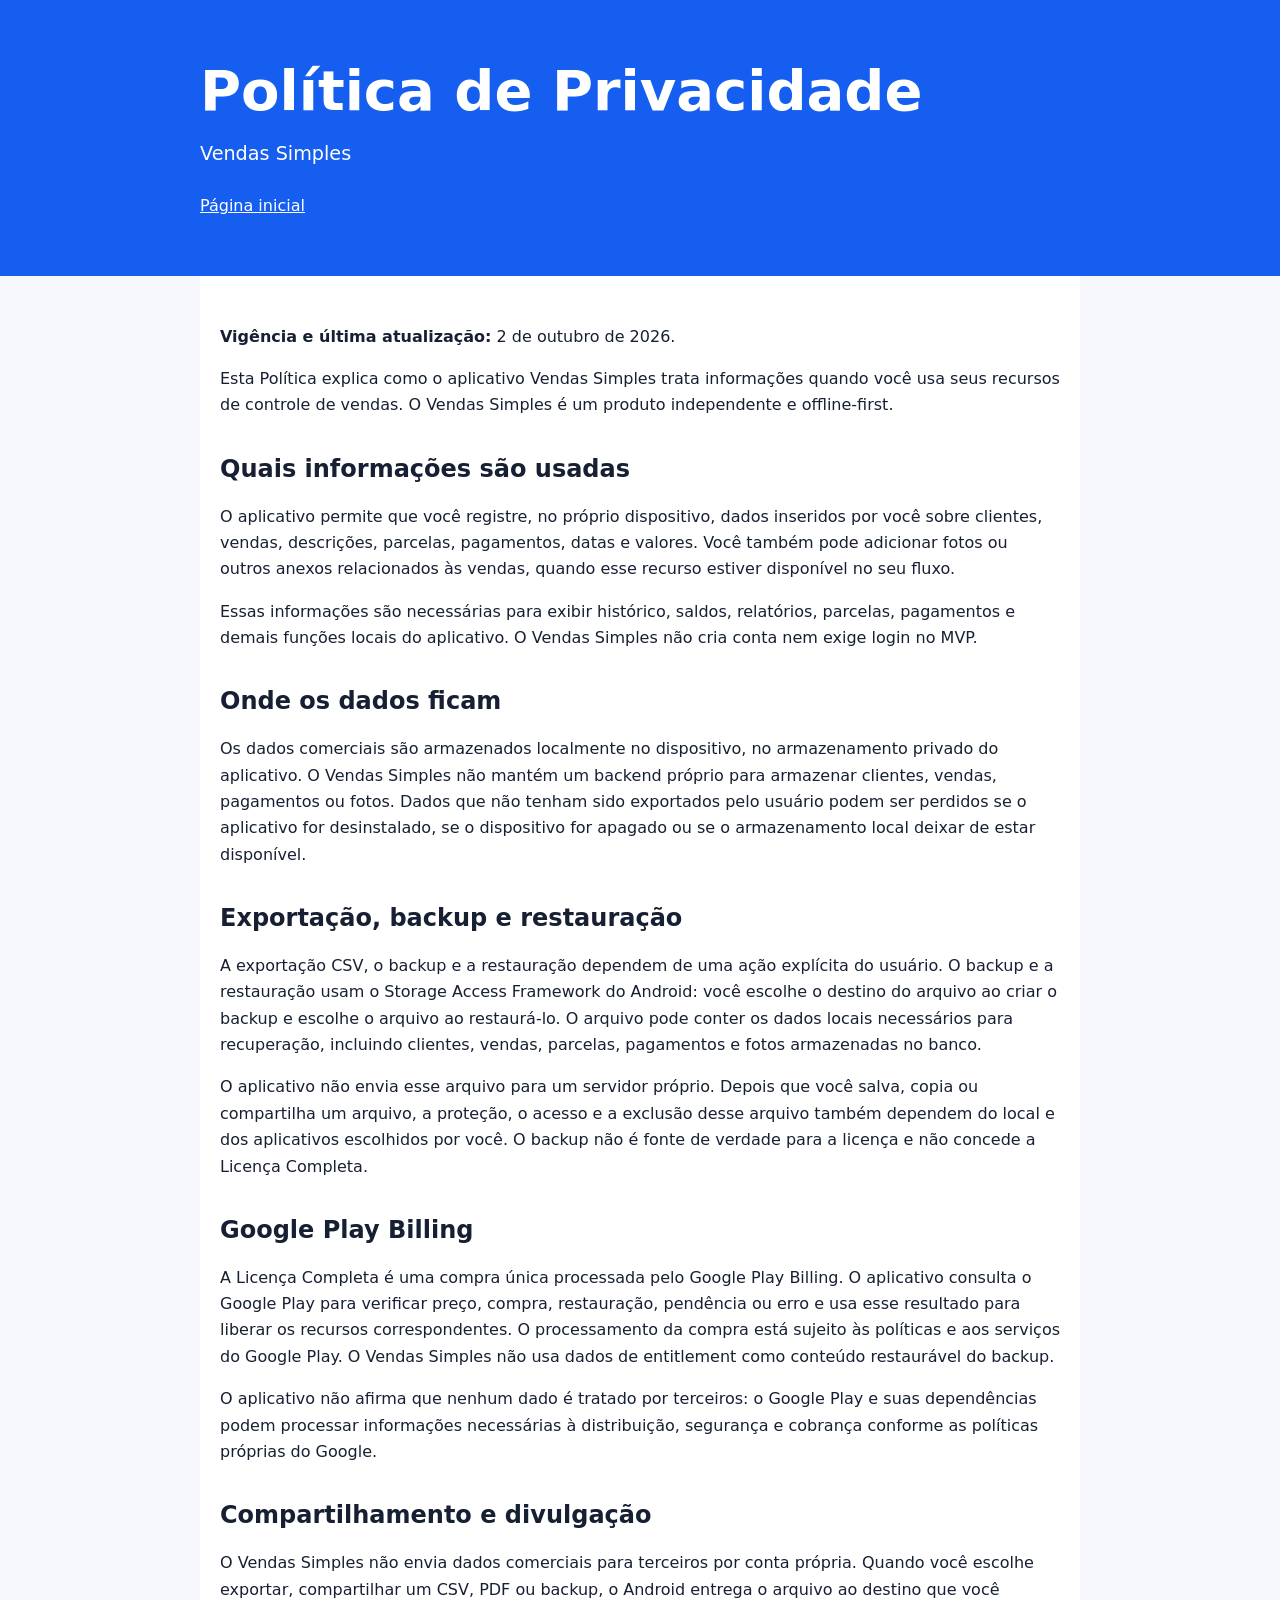
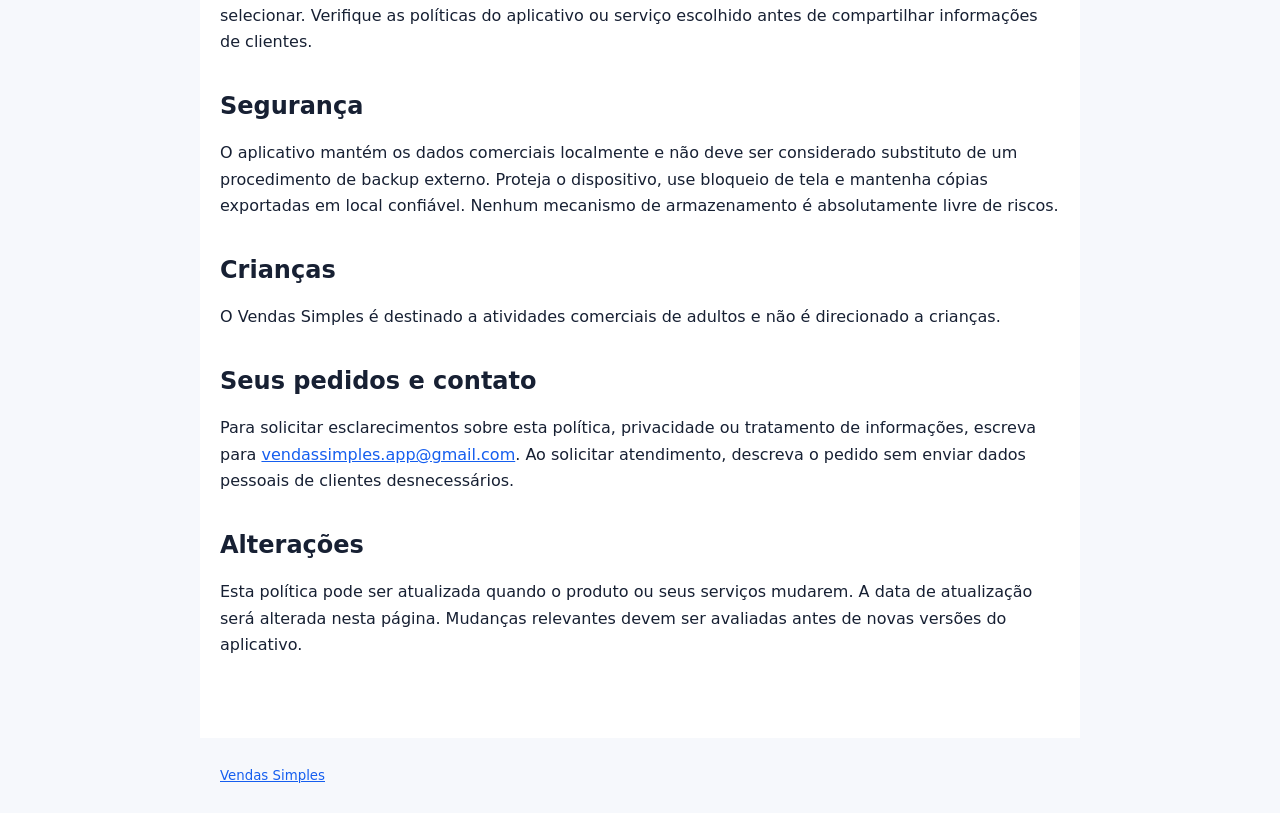
==== site/privacy/index.html @ 5b496bc2 "docs: adicionar site e politica de privacidade" ====
<!doctype html>
<html lang="pt-BR">
<head><meta charset="utf-8"><meta name="viewport" content="width=device-width, initial-scale=1"><title>Política de Privacidade — Vendas Simples</title><meta name="description" content="Política de Privacidade do aplicativo Vendas Simples."><link rel="stylesheet" href="../styles.css"></head>
<body><header><div><h1>Política de Privacidade</h1><p class="tagline">Vendas Simples</p><nav class="nav"><a href="../">Página inicial</a></nav></div></header><main>
<p><strong>Vigência e última atualização:</strong> 2 de outubro de 2026.</p>
<p>Esta Política explica como o aplicativo Vendas Simples trata informações quando você usa seus recursos de controle de vendas. O Vendas Simples é um produto independente e offline-first.</p>
<h2>Quais informações são usadas</h2>
<p>O aplicativo permite que você registre, no próprio dispositivo, dados inseridos por você sobre clientes, vendas, descrições, parcelas, pagamentos, datas e valores. Você também pode adicionar fotos ou outros anexos relacionados às vendas, quando esse recurso estiver disponível no seu fluxo.</p>
<p>Essas informações são necessárias para exibir histórico, saldos, relatórios, parcelas, pagamentos e demais funções locais do aplicativo. O Vendas Simples não cria conta nem exige login no MVP.</p>
<h2>Onde os dados ficam</h2>
<p>Os dados comerciais são armazenados localmente no dispositivo, no armazenamento privado do aplicativo. O Vendas Simples não mantém um backend próprio para armazenar clientes, vendas, pagamentos ou fotos. Dados que não tenham sido exportados pelo usuário podem ser perdidos se o aplicativo for desinstalado, se o dispositivo for apagado ou se o armazenamento local deixar de estar disponível.</p>
<h2>Exportação, backup e restauração</h2>
<p>A exportação CSV, o backup e a restauração dependem de uma ação explícita do usuário. O backup e a restauração usam o Storage Access Framework do Android: você escolhe o destino do arquivo ao criar o backup e escolhe o arquivo ao restaurá-lo. O arquivo pode conter os dados locais necessários para recuperação, incluindo clientes, vendas, parcelas, pagamentos e fotos armazenadas no banco.</p>
<p>O aplicativo não envia esse arquivo para um servidor próprio. Depois que você salva, copia ou compartilha um arquivo, a proteção, o acesso e a exclusão desse arquivo também dependem do local e dos aplicativos escolhidos por você. O backup não é fonte de verdade para a licença e não concede a Licença Completa.</p>
<h2>Google Play Billing</h2>
<p>A Licença Completa é uma compra única processada pelo Google Play Billing. O aplicativo consulta o Google Play para verificar preço, compra, restauração, pendência ou erro e usa esse resultado para liberar os recursos correspondentes. O processamento da compra está sujeito às políticas e aos serviços do Google Play. O Vendas Simples não usa dados de entitlement como conteúdo restaurável do backup.</p>
<p>O aplicativo não afirma que nenhum dado é tratado por terceiros: o Google Play e suas dependências podem processar informações necessárias à distribuição, segurança e cobrança conforme as políticas próprias do Google.</p>
<h2>Compartilhamento e divulgação</h2>
<p>O Vendas Simples não envia dados comerciais para terceiros por conta própria. Quando você escolhe exportar, compartilhar um CSV, PDF ou backup, o Android entrega o arquivo ao destino que você selecionar. Verifique as políticas do aplicativo ou serviço escolhido antes de compartilhar informações de clientes.</p>
<h2>Segurança</h2>
<p>O aplicativo mantém os dados comerciais localmente e não deve ser considerado substituto de um procedimento de backup externo. Proteja o dispositivo, use bloqueio de tela e mantenha cópias exportadas em local confiável. Nenhum mecanismo de armazenamento é absolutamente livre de riscos.</p>
<h2>Crianças</h2>
<p>O Vendas Simples é destinado a atividades comerciais de adultos e não é direcionado a crianças.</p>
<h2>Seus pedidos e contato</h2>
<p>Para solicitar esclarecimentos sobre esta política, privacidade ou tratamento de informações, escreva para <a href="mailto:vendassimples.app@gmail.com">vendassimples.app@gmail.com</a>. Ao solicitar atendimento, descreva o pedido sem enviar dados pessoais de clientes desnecessários.</p>
<h2>Alterações</h2>
<p>Esta política pode ser atualizada quando o produto ou seus serviços mudarem. A data de atualização será alterada nesta página. Mudanças relevantes devem ser avaliadas antes de novas versões do aplicativo.</p>
</main><footer><small><a href="../">Vendas Simples</a></small></footer></body></html>
---- site/styles.css ----
:root{color-scheme:light;--blue:#155eef;--ink:#172033;--muted:#5f6b7a;--bg:#f6f8fc;--card:#fff}
*{box-sizing:border-box}body{margin:0;background:var(--bg);color:var(--ink);font:16px/1.65 system-ui,-apple-system,"Segoe UI",sans-serif}header{background:var(--blue);color:#fff;padding:3.5rem 1.25rem}header>div,main{max-width:880px;margin:auto}h1{font-size:clamp(2rem,5vw,3.5rem);line-height:1.1;margin:.25rem 0 1rem}h2{margin-top:2.25rem;line-height:1.2}a{color:var(--blue)}.tagline{font-size:1.2rem;margin:0}.nav{margin-top:1.5rem}.nav a{color:#fff;margin-right:1rem}main{background:var(--card);padding:2rem 1.25rem 4rem}small,.muted{color:var(--muted)}footer{max-width:880px;margin:auto;padding:1.5rem 1.25rem;color:var(--muted)}
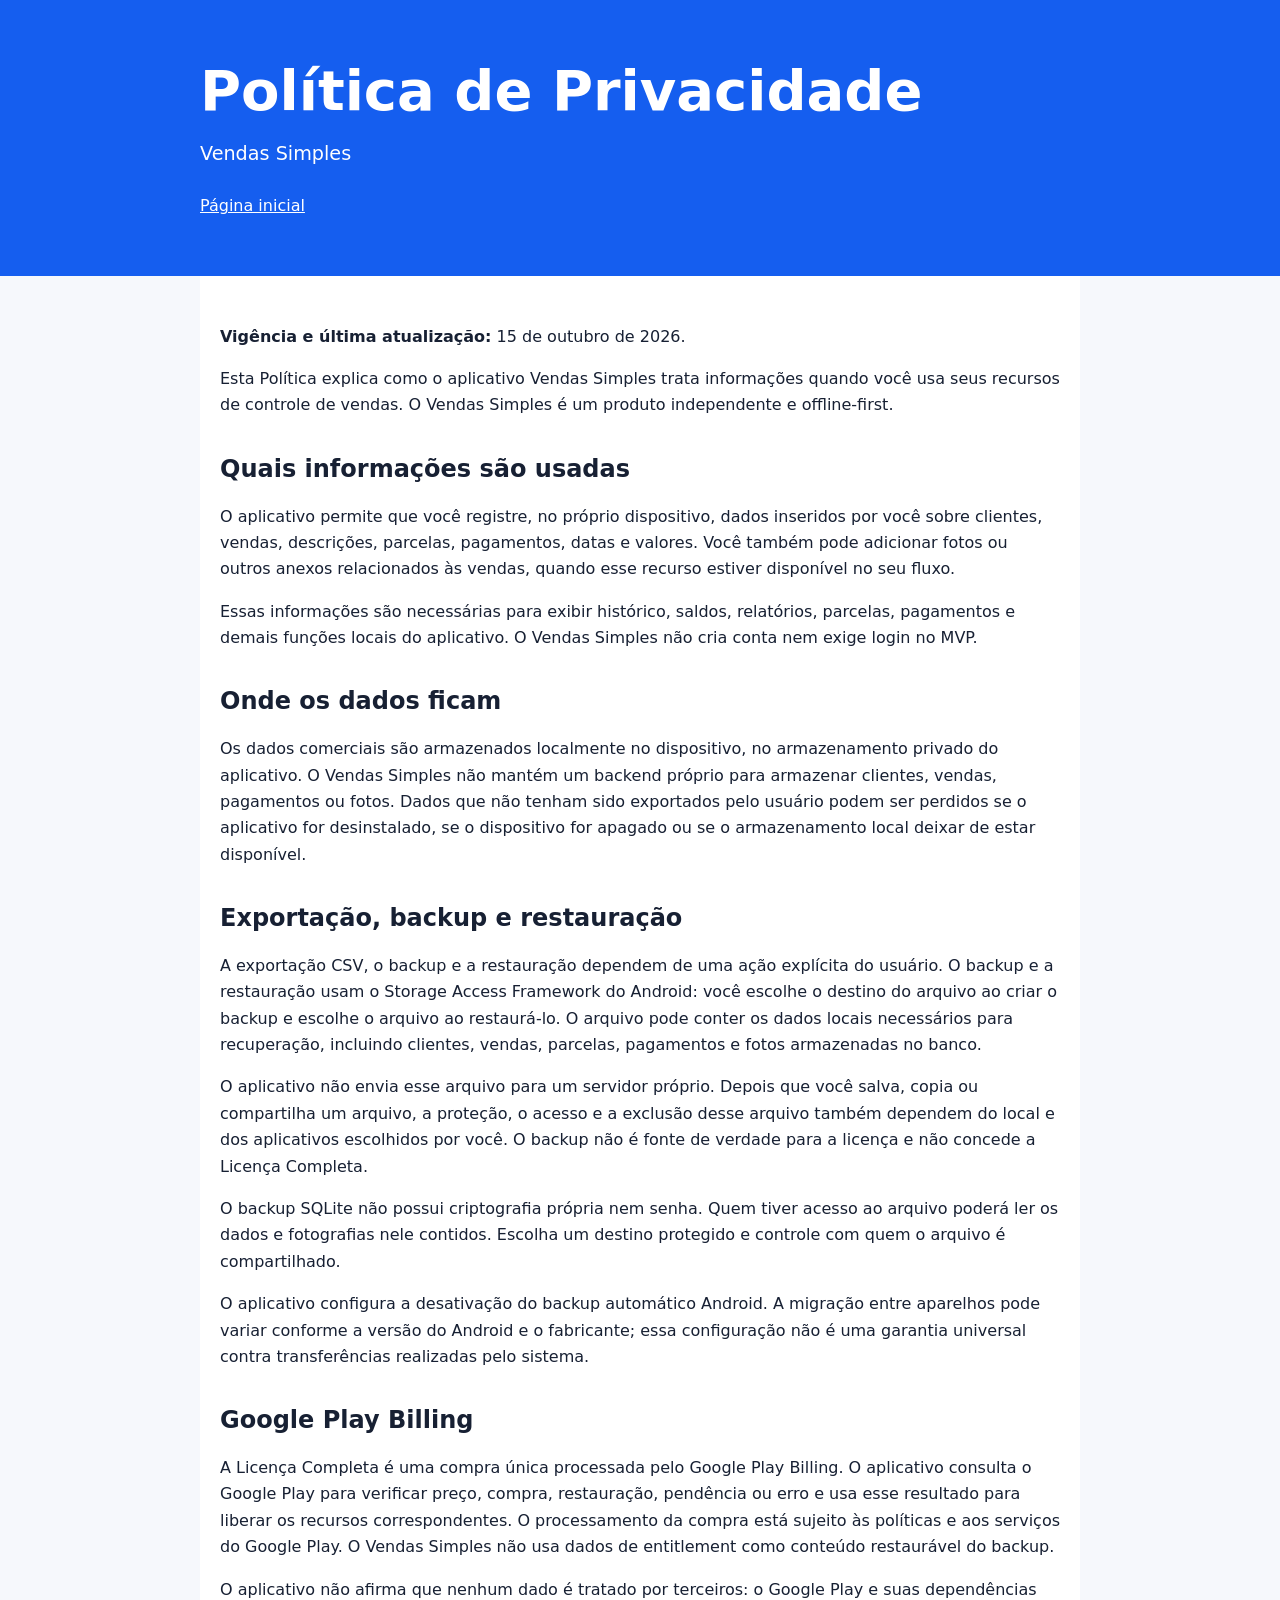
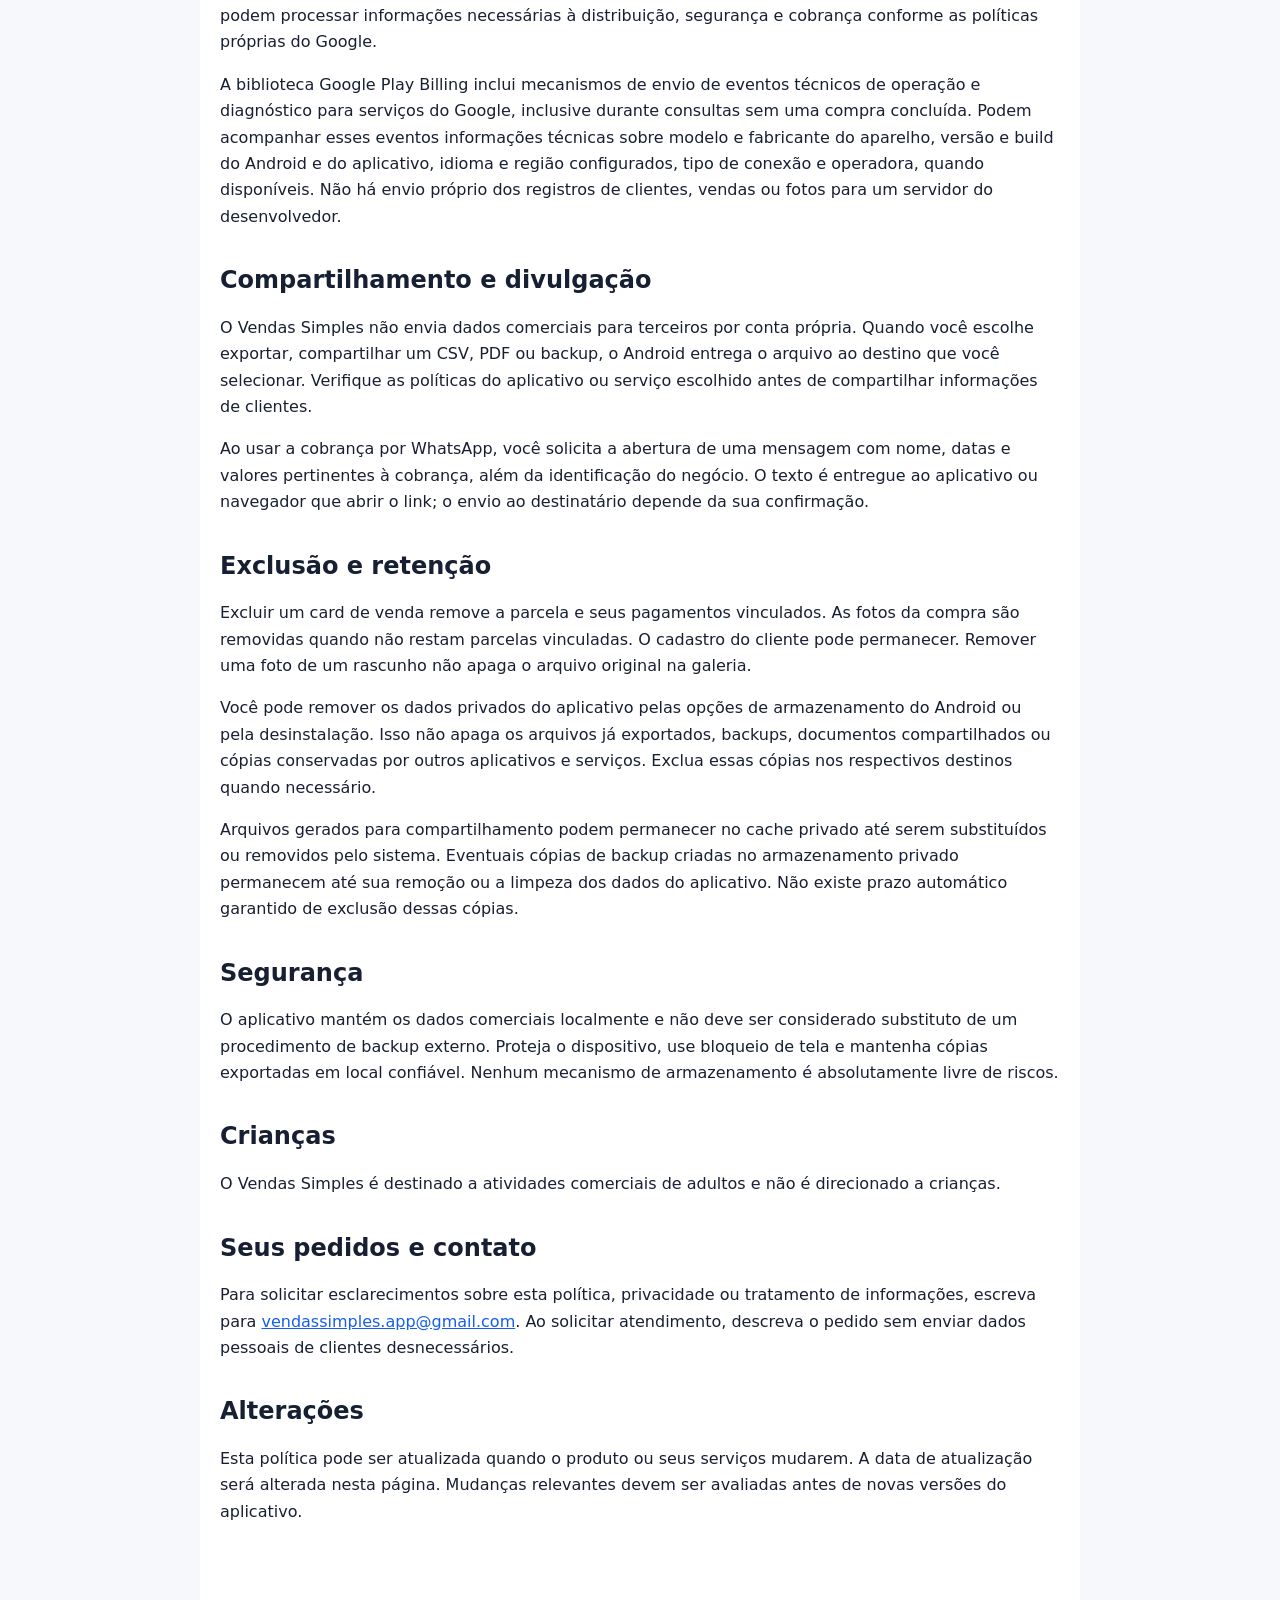
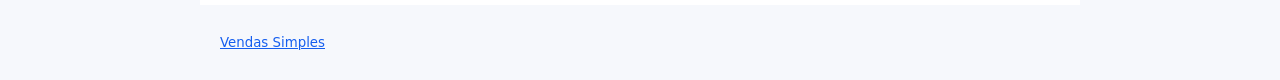
==== commit 5da7f4af: "docs: atualiza politica de privacidade para revisao de outubro" ====
--- a/site/privacy/index.html
+++ b/site/privacy/index.html
@@ -2,7 +2,7 @@
 <html lang="pt-BR">
 <head><meta charset="utf-8"><meta name="viewport" content="width=device-width, initial-scale=1"><title>Política de Privacidade — Vendas Simples</title><meta name="description" content="Política de Privacidade do aplicativo Vendas Simples."><link rel="stylesheet" href="../styles.css"></head>
 <body><header><div><h1>Política de Privacidade</h1><p class="tagline">Vendas Simples</p><nav class="nav"><a href="../">Página inicial</a></nav></div></header><main>
-<p><strong>Vigência e última atualização:</strong> 2 de outubro de 2026.</p>
+<p><strong>Vigência e última atualização:</strong> 15 de outubro de 2026.</p>
 <p>Esta Política explica como o aplicativo Vendas Simples trata informações quando você usa seus recursos de controle de vendas. O Vendas Simples é um produto independente e offline-first.</p>
 <h2>Quais informações são usadas</h2>
 <p>O aplicativo permite que você registre, no próprio dispositivo, dados inseridos por você sobre clientes, vendas, descrições, parcelas, pagamentos, datas e valores. Você também pode adicionar fotos ou outros anexos relacionados às vendas, quando esse recurso estiver disponível no seu fluxo.</p>
@@ -12,11 +12,19 @@
 <h2>Exportação, backup e restauração</h2>
 <p>A exportação CSV, o backup e a restauração dependem de uma ação explícita do usuário. O backup e a restauração usam o Storage Access Framework do Android: você escolhe o destino do arquivo ao criar o backup e escolhe o arquivo ao restaurá-lo. O arquivo pode conter os dados locais necessários para recuperação, incluindo clientes, vendas, parcelas, pagamentos e fotos armazenadas no banco.</p>
 <p>O aplicativo não envia esse arquivo para um servidor próprio. Depois que você salva, copia ou compartilha um arquivo, a proteção, o acesso e a exclusão desse arquivo também dependem do local e dos aplicativos escolhidos por você. O backup não é fonte de verdade para a licença e não concede a Licença Completa.</p>
+<p>O backup SQLite não possui criptografia própria nem senha. Quem tiver acesso ao arquivo poderá ler os dados e fotografias nele contidos. Escolha um destino protegido e controle com quem o arquivo é compartilhado.</p>
+<p>O aplicativo configura a desativação do backup automático Android. A migração entre aparelhos pode variar conforme a versão do Android e o fabricante; essa configuração não é uma garantia universal contra transferências realizadas pelo sistema.</p>
 <h2>Google Play Billing</h2>
 <p>A Licença Completa é uma compra única processada pelo Google Play Billing. O aplicativo consulta o Google Play para verificar preço, compra, restauração, pendência ou erro e usa esse resultado para liberar os recursos correspondentes. O processamento da compra está sujeito às políticas e aos serviços do Google Play. O Vendas Simples não usa dados de entitlement como conteúdo restaurável do backup.</p>
 <p>O aplicativo não afirma que nenhum dado é tratado por terceiros: o Google Play e suas dependências podem processar informações necessárias à distribuição, segurança e cobrança conforme as políticas próprias do Google.</p>
+<p>A biblioteca Google Play Billing inclui mecanismos de envio de eventos técnicos de operação e diagnóstico para serviços do Google, inclusive durante consultas sem uma compra concluída. Podem acompanhar esses eventos informações técnicas sobre modelo e fabricante do aparelho, versão e build do Android e do aplicativo, idioma e região configurados, tipo de conexão e operadora, quando disponíveis. Não há envio próprio dos registros de clientes, vendas ou fotos para um servidor do desenvolvedor.</p>
 <h2>Compartilhamento e divulgação</h2>
 <p>O Vendas Simples não envia dados comerciais para terceiros por conta própria. Quando você escolhe exportar, compartilhar um CSV, PDF ou backup, o Android entrega o arquivo ao destino que você selecionar. Verifique as políticas do aplicativo ou serviço escolhido antes de compartilhar informações de clientes.</p>
+<p>Ao usar a cobrança por WhatsApp, você solicita a abertura de uma mensagem com nome, datas e valores pertinentes à cobrança, além da identificação do negócio. O texto é entregue ao aplicativo ou navegador que abrir o link; o envio ao destinatário depende da sua confirmação.</p>
+<h2>Exclusão e retenção</h2>
+<p>Excluir um card de venda remove a parcela e seus pagamentos vinculados. As fotos da compra são removidas quando não restam parcelas vinculadas. O cadastro do cliente pode permanecer. Remover uma foto de um rascunho não apaga o arquivo original na galeria.</p>
+<p>Você pode remover os dados privados do aplicativo pelas opções de armazenamento do Android ou pela desinstalação. Isso não apaga os arquivos já exportados, backups, documentos compartilhados ou cópias conservadas por outros aplicativos e serviços. Exclua essas cópias nos respectivos destinos quando necessário.</p>
+<p>Arquivos gerados para compartilhamento podem permanecer no cache privado até serem substituídos ou removidos pelo sistema. Eventuais cópias de backup criadas no armazenamento privado permanecem até sua remoção ou a limpeza dos dados do aplicativo. Não existe prazo automático garantido de exclusão dessas cópias.</p>
 <h2>Segurança</h2>
 <p>O aplicativo mantém os dados comerciais localmente e não deve ser considerado substituto de um procedimento de backup externo. Proteja o dispositivo, use bloqueio de tela e mantenha cópias exportadas em local confiável. Nenhum mecanismo de armazenamento é absolutamente livre de riscos.</p>
 <h2>Crianças</h2>
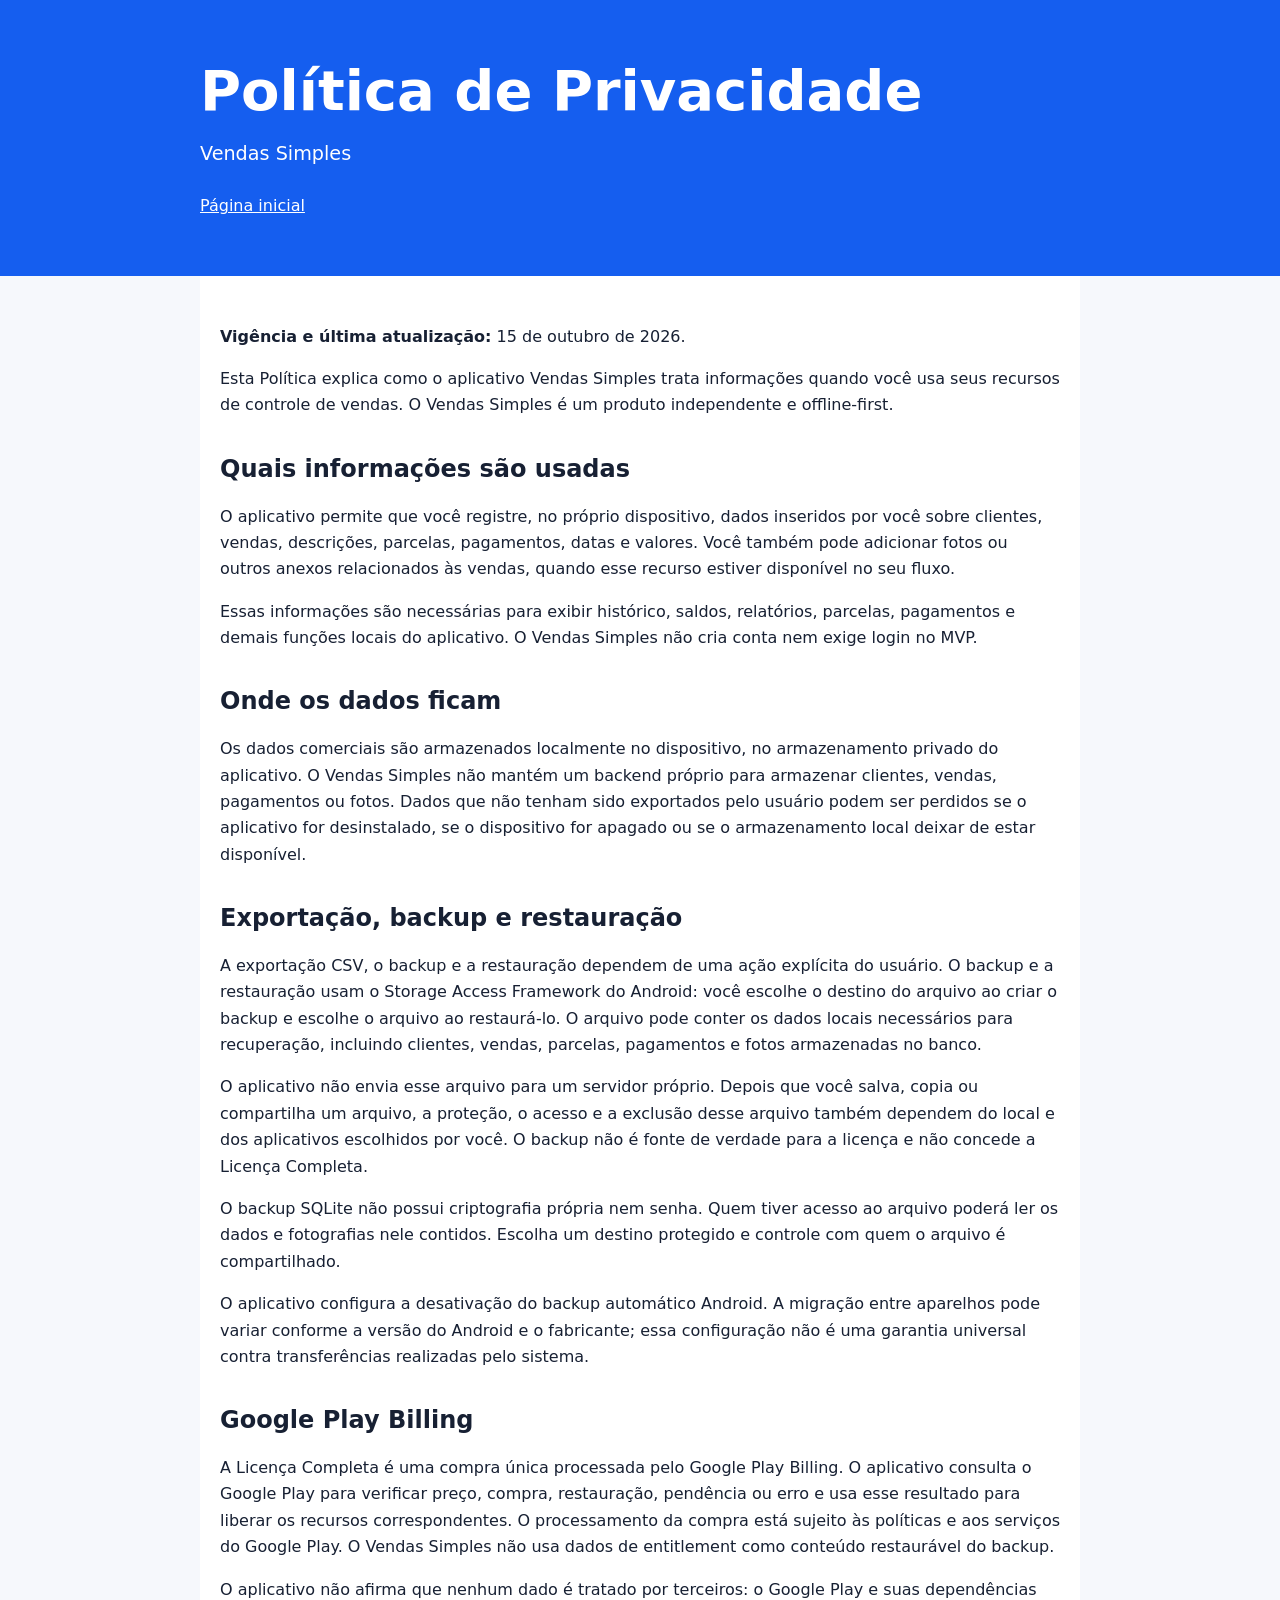
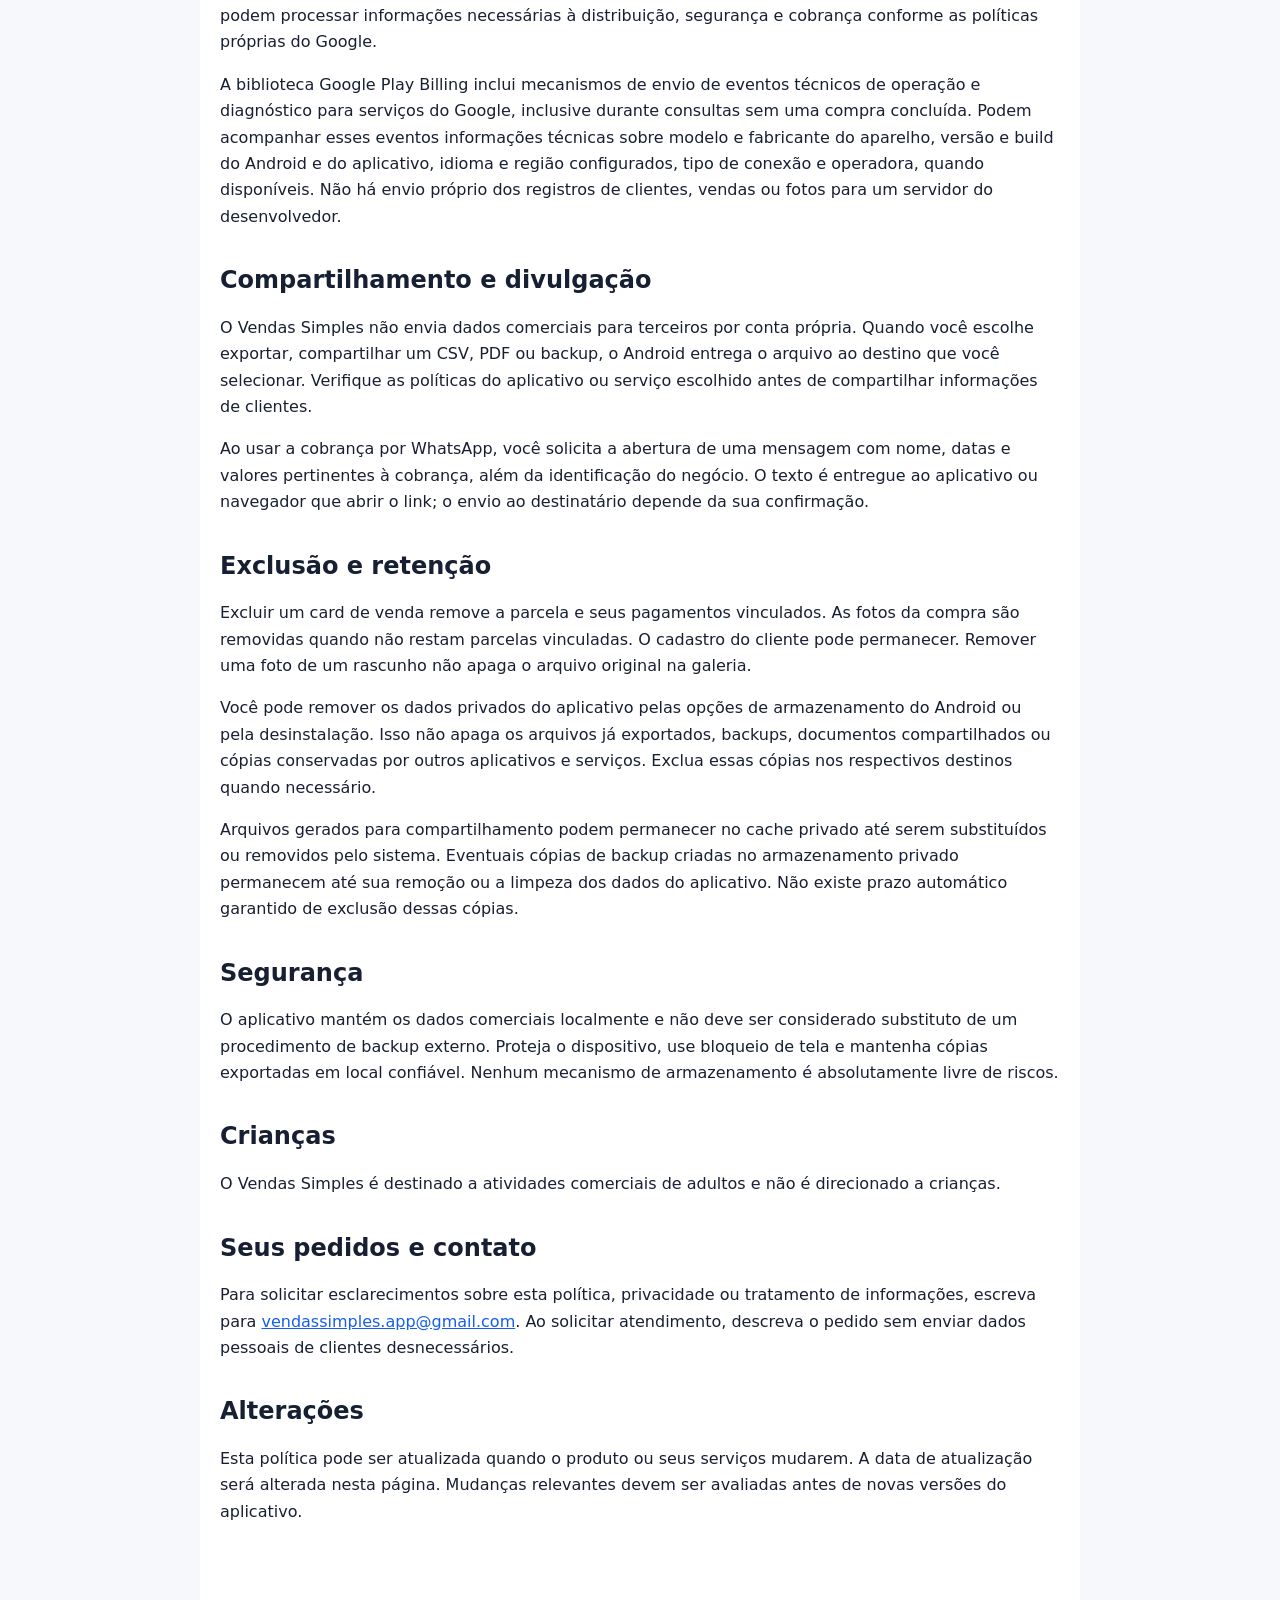
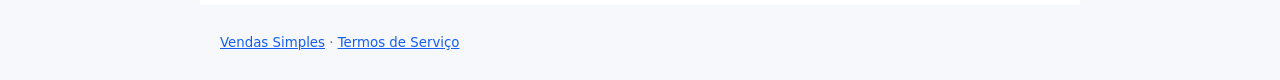
==== commit 98819a11: "docs: prepare V14 terms of service and project continuity" ====
--- a/site/privacy/index.html
+++ b/site/privacy/index.html
@@ -33,4 +33,4 @@
 <p>Para solicitar esclarecimentos sobre esta política, privacidade ou tratamento de informações, escreva para <a href="mailto:vendassimples.app@gmail.com">vendassimples.app@gmail.com</a>. Ao solicitar atendimento, descreva o pedido sem enviar dados pessoais de clientes desnecessários.</p>
 <h2>Alterações</h2>
 <p>Esta política pode ser atualizada quando o produto ou seus serviços mudarem. A data de atualização será alterada nesta página. Mudanças relevantes devem ser avaliadas antes de novas versões do aplicativo.</p>
-</main><footer><small><a href="../">Vendas Simples</a></small></footer></body></html>
+</main><footer><small><a href="../">Vendas Simples</a> · <a href="../terms/">Termos de Serviço</a></small></footer></body></html>
--- a/site/styles.css
+++ b/site/styles.css
@@ -1,2 +1,3 @@
-:root{color-scheme:light;--blue:#155eef;--ink:#172033;--muted:#5f6b7a;--bg:#f6f8fc;--card:#fff}
-*{box-sizing:border-box}body{margin:0;background:var(--bg);color:var(--ink);font:16px/1.65 system-ui,-apple-system,"Segoe UI",sans-serif}header{background:var(--blue);color:#fff;padding:3.5rem 1.25rem}header>div,main{max-width:880px;margin:auto}h1{font-size:clamp(2rem,5vw,3.5rem);line-height:1.1;margin:.25rem 0 1rem}h2{margin-top:2.25rem;line-height:1.2}a{color:var(--blue)}.tagline{font-size:1.2rem;margin:0}.nav{margin-top:1.5rem}.nav a{color:#fff;margin-right:1rem}main{background:var(--card);padding:2rem 1.25rem 4rem}small,.muted{color:var(--muted)}footer{max-width:880px;margin:auto;padding:1.5rem 1.25rem;color:var(--muted)}
+:root{color-scheme:light dark;--blue:#155eef;--ink:#172033;--muted:#5f6b7a;--bg:#f6f8fc;--card:#fff;--line:#d8deea;--notice:#fff7df;--notice-ink:#5b4312}
+@media(prefers-color-scheme:dark){:root{--blue:#8bb4ff;--ink:#eef2fa;--muted:#bbc5d5;--bg:#111827;--card:#1c2534;--line:#3b485e;--notice:#3d3219;--notice-ink:#ffedbb}}
+*{box-sizing:border-box;scroll-margin-top:1rem}html{scroll-behavior:smooth}body{margin:0;background:var(--bg);color:var(--ink);font:16px/1.65 system-ui,-apple-system,"Segoe UI",sans-serif}header{background:#155eef;color:#fff;padding:3.5rem 1.25rem}header>div,main{max-width:880px;margin:auto}h1{font-size:clamp(2rem,5vw,3.5rem);line-height:1.1;margin:.25rem 0 1rem}h2{margin-top:2.25rem;line-height:1.2}a{color:var(--blue)}a:focus-visible{outline:3px solid currentColor;outline-offset:3px}.tagline{font-size:1.2rem;margin:0}.nav{margin-top:1.5rem}.nav a{color:#fff;margin-right:1rem}main{background:var(--card);padding:2rem 1.25rem 4rem}small,.muted{color:var(--muted)}footer{max-width:880px;margin:auto;padding:1.5rem 1.25rem;color:var(--muted)}.notice{background:var(--notice);color:var(--notice-ink);border:1px solid var(--line);border-radius:.75rem;padding:1rem}.toc{border:1px solid var(--line);border-radius:.75rem;padding:1rem 1.25rem}.toc ol{columns:2;column-gap:2rem;padding-left:1.5rem}.toc li{break-inside:avoid;margin:.25rem 0}@media(max-width:600px){.toc ol{columns:1}header{padding:2.5rem 1.25rem}main{padding:1.5rem 1.1rem 3rem}}@media(prefers-reduced-motion:reduce){html{scroll-behavior:auto}}
